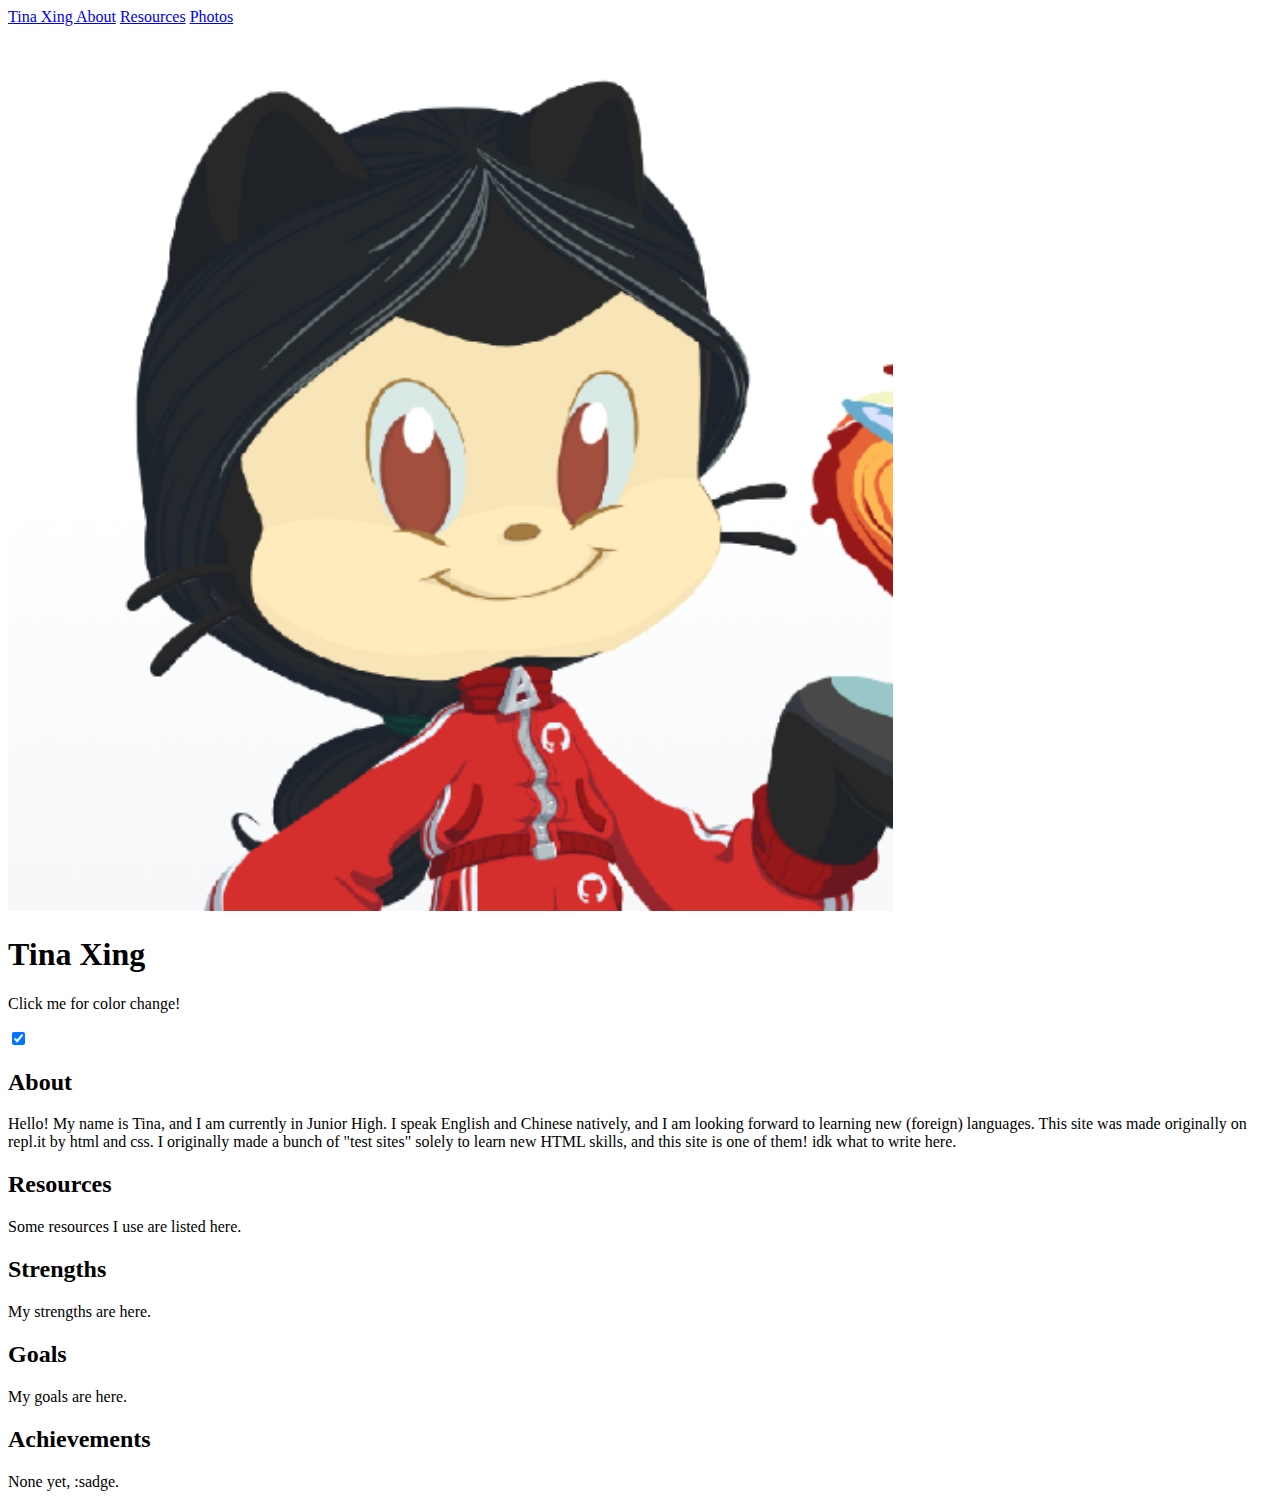
==== index.html @ 00643955 "added files via upload" ====
<!DOCTYPE html>
<html>

<head>
  <meta charset="utf-8">
  <meta name="viewport" content="width=device-width">
  <title>replit</title>
  <link href="style.css" rel="stylesheet" type="text/css" />


<!-- fonts -->
  <link rel="preconnect" href="https://fonts.googleapis.com">
<link rel="preconnect" href="https://fonts.gstatic.com" crossorigin>
<link href="https://fonts.googleapis.com/css2?family=Righteous&display=swap" rel="stylesheet"> 

<link rel="preconnect" href="https://fonts.googleapis.com">
<link rel="preconnect" href="https://fonts.gstatic.com" crossorigin>
<link href="https://fonts.googleapis.com/css2?family=Outfit&display=swap" rel="stylesheet">

  
</head>

<body>
  <div>   
  <a class="topbuttons" href="#tx">Tina Xing </a>
  <a class="topbuttons" href="#about">About</a> 
  <a class="topbuttons" href="#resources" > Resources</a>
  <a class="topbuttons" href="photos.html" > Photos</a></div>
<!-- <a class="topbuttons" href="contact.html" > Contact</a> -->
</div>
  <div class="col1">
      <a href="index.html"><img class= "pfp" src= "pfp.png" height=70% width=70% > </a>
    <h1 class="name">
      Tina Xing
    </h1>
    <p class="smalltext"> Click me for color change! </p>
    <label class="switch">
  <input type="checkbox" onclick="checkbox()" checked>
  <span class="slider round"></span>
</label>
 </div>
 



  <div class="col2 light-col2">
    <h2 class="titles" id="about">
      About
    </h2>
    <p class="smalltext"> Hello! My name is Tina, and I am currently in Junior High. I speak English and Chinese natively, and I am looking forward to learning new (foreign) languages. This site was made originally on repl.it by html and css. I originally made a bunch of "test sites" solely to learn new HTML skills, and this site is one of them! idk what to write here. </p>

            <h2 class="titles" id="resources">
      Resources
    </h2> 
    <p class="smalltext">
      Some resources I use are listed here.
    </p>
                <h2 class="titles" id="strengths">
      Strengths 
    </h2> 
    <p class="smalltext">
      My strengths are here. 
    </p>
                <h2 class="titles" id="goals">
      Goals 
    </h2> 
    <p class="smalltext">
      My goals are here. 
    </p>
    
    <h2 class="titles" id="achieve">
      Achievements
    </h2>
    

    <p class="smalltext">
      None yet, :sadge.
    </p>



  </div>


  
  <script src="script.js"></script>
</body>


</html>
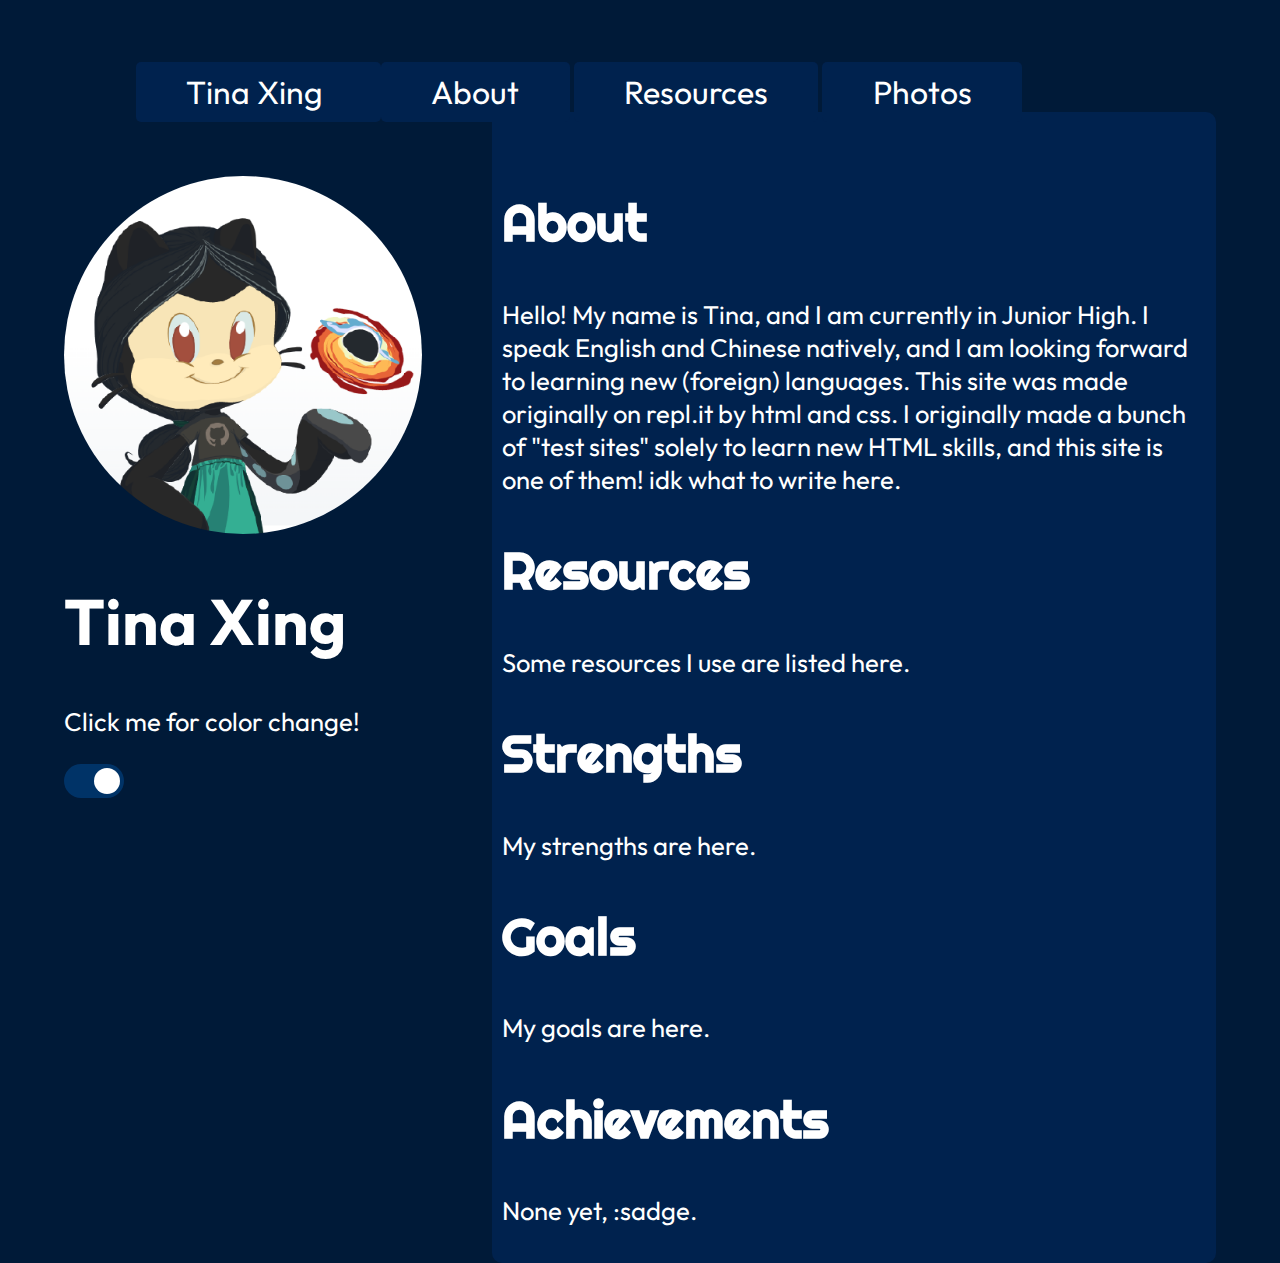
==== commit ff78f039: "Update index.html" ====
--- a/index.html
+++ b/index.html
@@ -4,7 +4,7 @@
 <head>
   <meta charset="utf-8">
   <meta name="viewport" content="width=device-width">
-  <title>replit</title>
+  <title>TX</title>
   <link href="style.css" rel="stylesheet" type="text/css" />
 
 
@@ -87,4 +87,4 @@
 </body>
 
 
-</html>+</html>
--- a/style.css
+++ b/style.css
@@ -0,0 +1,164 @@
+body{
+  background-color: #001A38;
+  padding-left: 10%;
+    padding-right: 10%;
+    padding-top: 5%;
+}
+
+.light{
+  background-color: white;
+}
+.light h1{
+  color: black
+}
+
+.light .h2{
+  color: black;
+}
+
+.light p{
+  color: black;
+}
+
+.light .col2{
+  background-color: #ededed;
+  border-color: #ededed;
+}
+
+.light .topbuttons{
+  background-color: #ededed;
+  color: black;
+}
+
+.light .titles{
+  color: black;
+}
+
+.topbuttons{
+  width: 20%;
+  padding: 1% 5% 1% 5%;
+  border-radius: 5px;
+  text-decoration: none;
+  background-color: #00224E;
+  position: sticky;
+  top: 0;
+  font-size: 2.5vw;
+  color: white;
+  font-family: 'Outfit', sans-serif;
+  z-index: 2;
+}
+
+.topbuttons:hover{
+    color: black;
+  background-color: white;
+}
+
+.col1{
+  width: 40%;
+  float: left;
+  padding-top: 5%;
+  position: absolute;
+  left: 5%;
+}
+
+.pfp{
+  object-fit:cover;
+  border-radius:50%;
+  /* filter: grayscale(80%); */
+}
+
+.name{
+  color: white;
+  font-size: 5vw;
+  font-family: 'Outfit', sans-serif;
+}
+
+.col2{
+  width: 55%;
+  float: right;
+  position: absolute;
+  right: 5%;
+  background-color: #00224E;
+  border-color: #00224E;
+  border-radius: 10px;
+  border-style: solid;
+  border-width: 10px;
+  padding-top: 2%;
+  
+}
+
+
+.titles{
+  color: white;
+  font-size: 4vw;
+  font-family: 'Righteous', cursive;
+  font-weight: light;
+}
+
+.smalltext{
+  color: white;
+  font-size: 2vw;
+  font-family: 'Outfit', sans-serif;
+}
+
+
+
+.switch {
+  position: relative;
+  display: inline-block;
+  width: 60px;
+  height: 34px;
+}
+
+.switch input {
+  opacity: 0;
+  width: 0;
+  height: 0;
+}
+
+.slider {
+  position: absolute;
+  cursor: pointer;
+  top: 0;
+  left: 0;
+  right: 0;
+  bottom: 0;
+  background-color: #ededed;
+  -webkit-transition: .4s;
+  transition: .4s;
+}
+
+.slider:before {
+  position: absolute;
+  content: "";
+  height: 26px;
+  width: 26px;
+  left: 4px;
+  bottom: 4px;
+  background-color: white;
+  -webkit-transition: .4s;
+  transition: .4s;
+}
+
+input:checked + .slider {
+  background-color: #003367;
+}
+
+input:focus + .slider {
+  box-shadow: 0 0 1px #003367;
+}
+
+input:checked + .slider:before {
+  -webkit-transform: translateX(26px);
+  -ms-transform: translateX(26px);
+  transform: translateX(26px);
+}
+
+
+.slider.round {
+  border-radius: 34px;
+}
+
+.slider.round:before {
+  border-radius: 50%;
+}
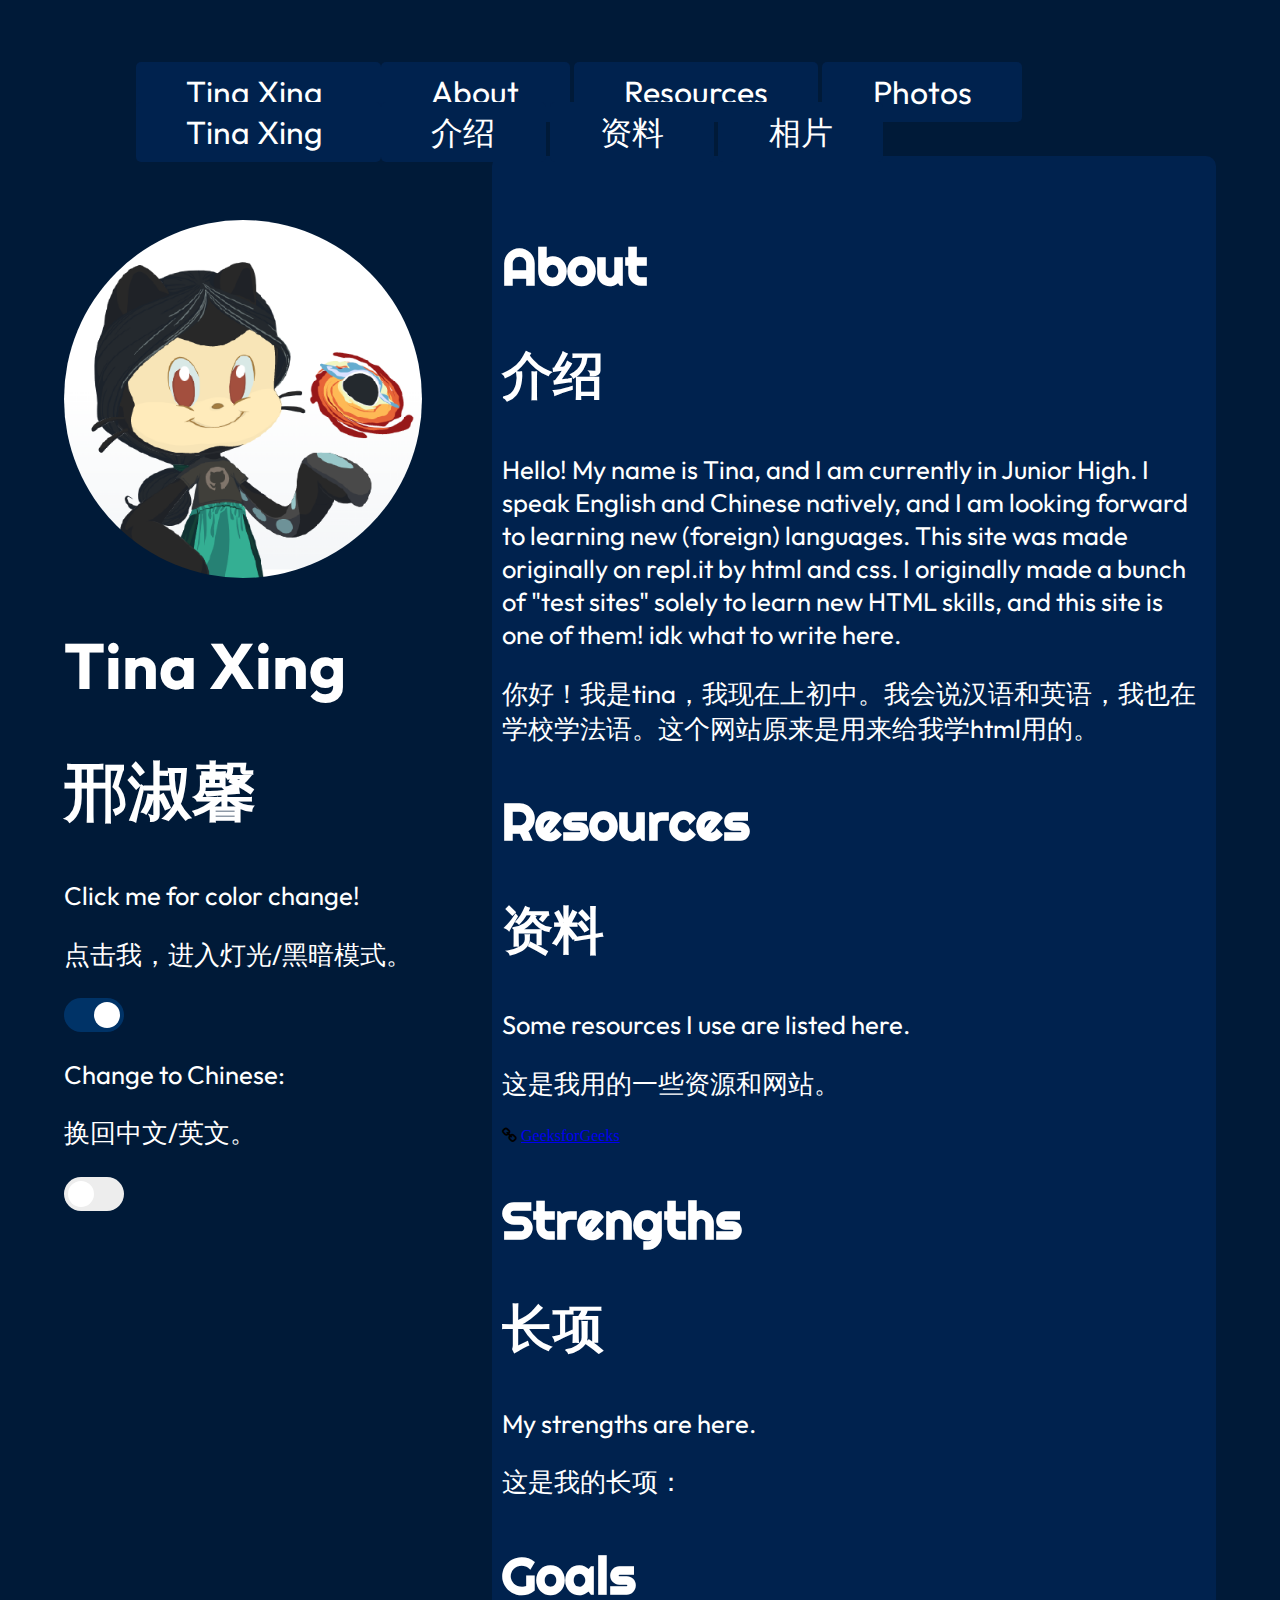
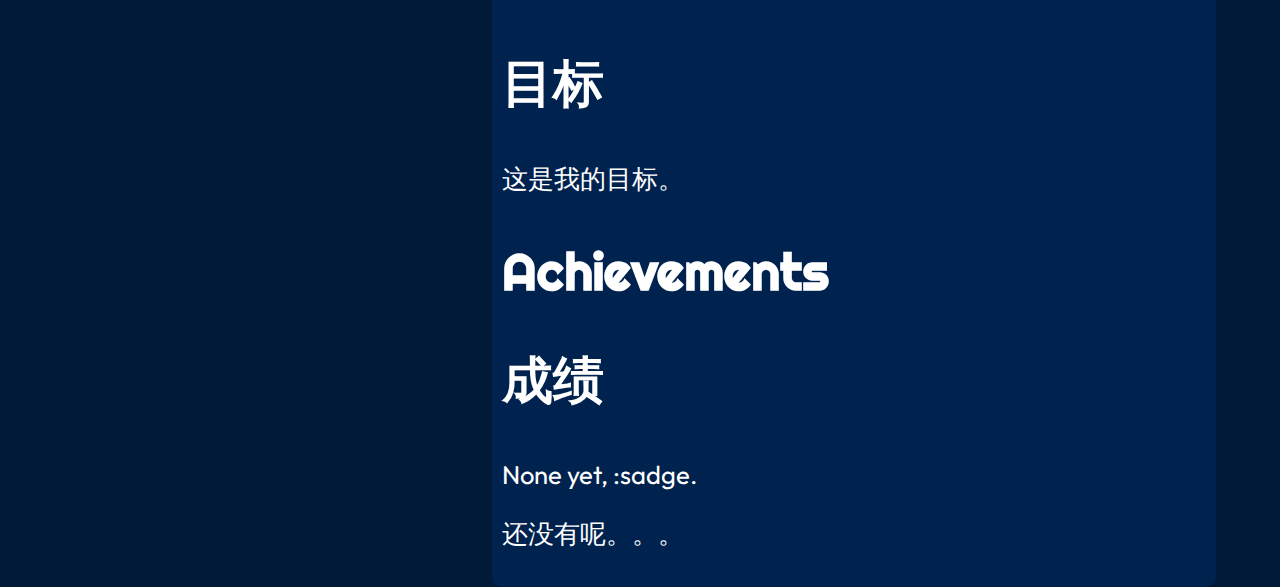
==== commit 860a6606: "Update index.html" ====
--- a/index.html
+++ b/index.html
@@ -4,9 +4,10 @@
 <head>
   <meta charset="utf-8">
   <meta name="viewport" content="width=device-width">
-  <title>TX</title>
+  <title>replit</title>
   <link href="style.css" rel="stylesheet" type="text/css" />
-
+  <script src="https://ajax.googleapis.com/ajax/libs/jquery/3.6.0/jquery.min.js"></script>
+  <link href="https://maxcdn.bootstrapcdn.com/font-awesome/4.1.0/css/font-awesome.min.css" rel="stylesheet">
 
 <!-- fonts -->
   <link rel="preconnect" href="https://fonts.googleapis.com">
@@ -16,26 +17,42 @@
 <link rel="preconnect" href="https://fonts.googleapis.com">
 <link rel="preconnect" href="https://fonts.gstatic.com" crossorigin>
 <link href="https://fonts.googleapis.com/css2?family=Outfit&display=swap" rel="stylesheet">
-
   
 </head>
 
 <body>
   <div>   
-  <a class="topbuttons" href="#tx">Tina Xing </a>
-  <a class="topbuttons" href="#about">About</a> 
-  <a class="topbuttons" href="#resources" > Resources</a>
-  <a class="topbuttons" href="photos.html" > Photos</a></div>
+  <a lang = "eng" class="topbuttons" href="#tx">Tina Xing </a>
+  <a lang = "eng" class="topbuttons" href="#about">About</a> 
+  <a lang = "eng" class="topbuttons" href="#resources" > Resources</a>
+  <a lang = "eng" class="topbuttons" href="photos.html" > Photos</a></div>
+
+    <a lang = "ch" class="topbuttons" href="#tx">Tina Xing </a>
+  <a lang = "ch" class="topbuttons" href="#about">介绍</a> 
+  <a lang = "ch" class="topbuttons" href="#resources" > 资料</a>
+  <a lang = "ch" class="topbuttons" href="photos.html" > 相片</a></div>
 <!-- <a class="topbuttons" href="contact.html" > Contact</a> -->
 </div>
   <div class="col1">
       <a href="index.html"><img class= "pfp" src= "pfp.png" height=70% width=70% > </a>
-    <h1 class="name">
+    <h1 lang="eng" class="name">
       Tina Xing
     </h1>
-    <p class="smalltext"> Click me for color change! </p>
+    <h1 lang="ch" class="name">
+      邢淑馨
+    </h1>
+    <p lang="eng" class="smalltext"> Click me for color change! </p>
+    
+    <p lang="ch" class="smalltext"> 点击我，进入灯光/黑暗模式。 </p>
+    
     <label class="switch">
   <input type="checkbox" onclick="checkbox()" checked>
+  <span class="slider round"></span></label>
+    <p lang="eng" class="smalltext"> Change to Chinese: </p>
+      <p lang="ch" class="smalltext"> 换回中文/英文。</p>
+</label>
+        <label class="switch">
+  <input type="checkbox" onclick="chinese()" unchecked>
   <span class="slider round"></span>
 </label>
  </div>
@@ -44,39 +61,65 @@
 
 
   <div class="col2 light-col2">
-    <h2 class="titles" id="about">
+    <h2 lang = "eng" class="titles" id="about">
       About
     </h2>
-    <p class="smalltext"> Hello! My name is Tina, and I am currently in Junior High. I speak English and Chinese natively, and I am looking forward to learning new (foreign) languages. This site was made originally on repl.it by html and css. I originally made a bunch of "test sites" solely to learn new HTML skills, and this site is one of them! idk what to write here. </p>
 
-            <h2 class="titles" id="resources">
+    <h2 lang = "ch" class="titles" id="about">
+      介绍
+    </h2> 
+    <p lang = "eng" class="smalltext"> Hello! My name is Tina, and I am currently in Junior High. I speak English and Chinese natively, and I am looking forward to learning new (foreign) languages. This site was made originally on repl.it by html and css. I originally made a bunch of "test sites" solely to learn new HTML skills, and this site is one of them! idk what to write here. </p>
+        <p lang = "ch" class="smalltext"> 你好！我是tina，我现在上初中。我会说汉语和英语，我也在学校学法语。这个网站原来是用来给我学html用的。</p>
+
+            <h2 lang = "eng" class="titles" id="resources">
       Resources
     </h2> 
-    <p class="smalltext">
-      Some resources I use are listed here.
-    </p>
-                <h2 class="titles" id="strengths">
+    <h2 lang = "ch" class="titles" id="resources">
+      资料
+    </h2> 
+    <p lang = "eng" class="smalltext">
+      Some resources I use are listed here. </p>     <p lang = "ch" class="smalltext"> 这是我用的一些资源和网站。</p> <i class="fa fa-link" aria-hidden="true"></i> <a class="resourcelinks" href="https://www.geeksforgeeks.org/">GeeksforGeeks </a>
+    
+
+                <h2 lang = "eng" class="titles" id="strengths">
       Strengths 
     </h2> 
-    <p class="smalltext">
+         <h2 lang = "ch" class="titles" id="strengths">
+      长项 
+    </h2> 
+    <p lang = "eng" class="smalltext">
       My strengths are here. 
     </p>
-                <h2 class="titles" id="goals">
+    <p lang = "ch" class="smalltext">
+      这是我的长项：
+    </p>
+                <h2 lang = "eng" class="titles" id="goals">
       Goals 
     </h2> 
-    <p class="smalltext">
-      My goals are here. 
+
+    <h2 lang = "ch" class="titles" id="goals">
+      目标 
+    </h2> 
+    <p lang = "ch" class="smalltext">
+      这是我的目标。
     </p>
     
-    <h2 class="titles" id="achieve">
+    <h2 lang = "eng" class="titles" id="achieve">
       Achievements
     </h2>
     
+     <h2 lang = "ch" class="titles" id="achieve">
+      成绩
+    </h2>
+    
 
-    <p class="smalltext">
+    <p lang = "eng" class="smalltext">
       None yet, :sadge.
     </p>
 
+    <p lang = "ch" class="smalltext">
+      还没有呢。。。
+    </p>
 
 
   </div>
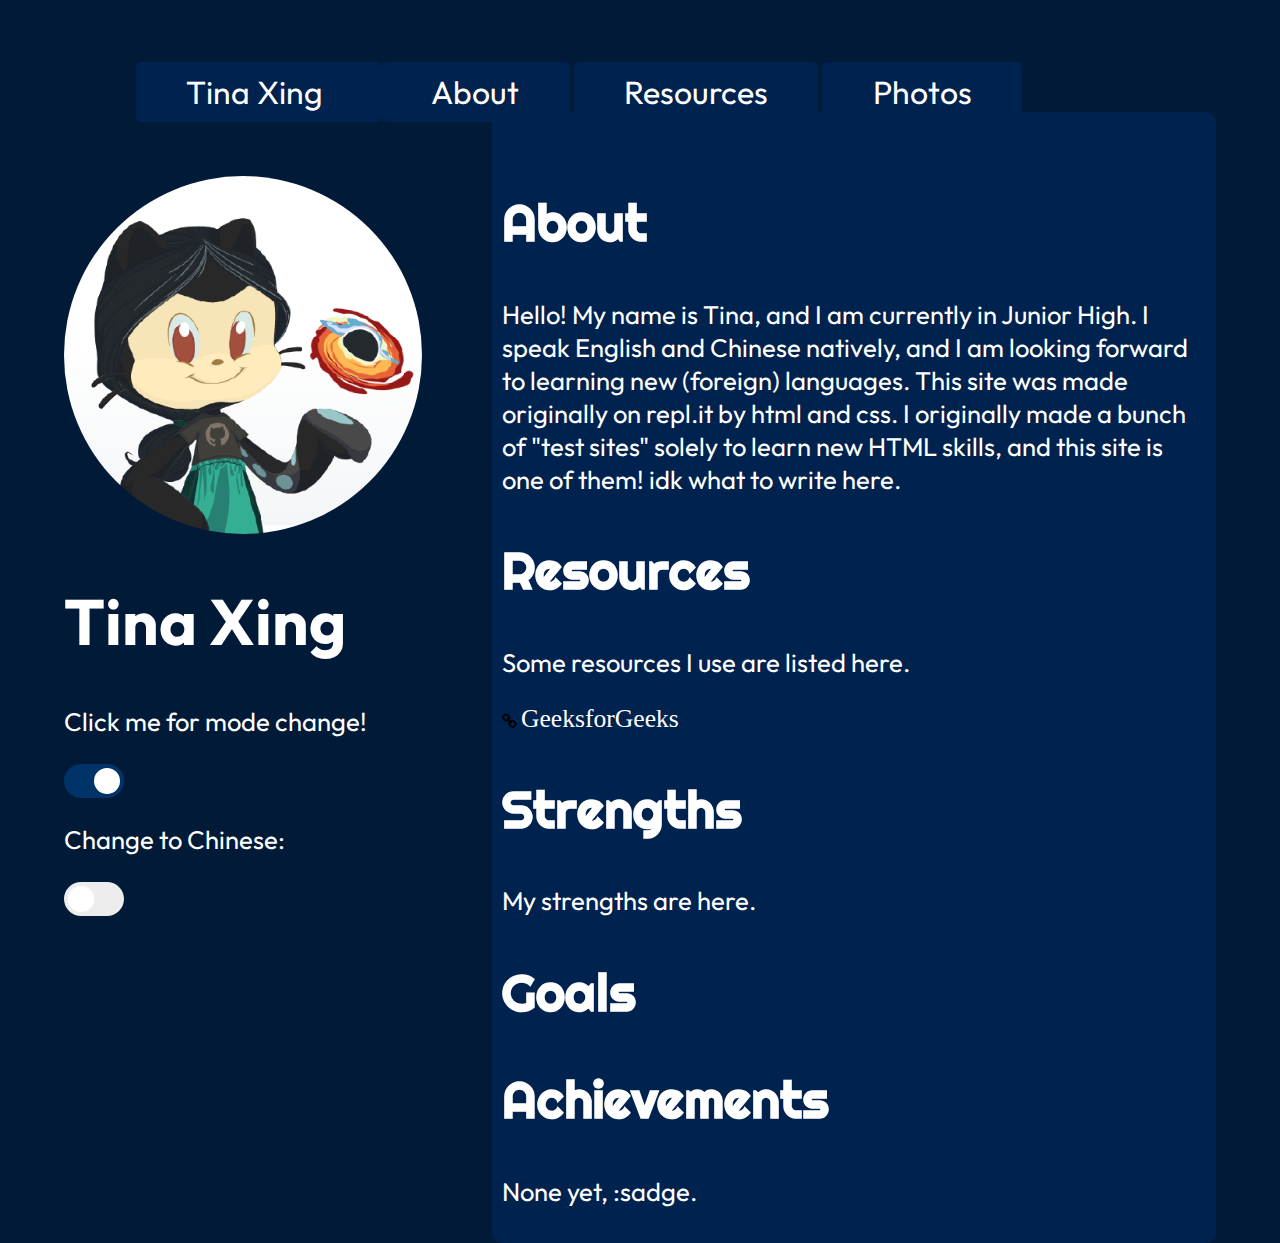
==== commit 93a15ce1: "Update index.html" ====
--- a/index.html
+++ b/index.html
@@ -41,7 +41,7 @@
     <h1 lang="ch" class="name">
       邢淑馨
     </h1>
-    <p lang="eng" class="smalltext"> Click me for color change! </p>
+    <p lang="eng" class="smalltext"> Click me for mode change! </p>
     
     <p lang="ch" class="smalltext"> 点击我，进入灯光/黑暗模式。 </p>
     
@@ -81,7 +81,7 @@
       Some resources I use are listed here. </p>     <p lang = "ch" class="smalltext"> 这是我用的一些资源和网站。</p> <i class="fa fa-link" aria-hidden="true"></i> <a class="resourcelinks" href="https://www.geeksforgeeks.org/">GeeksforGeeks </a>
     
 
-                <h2 lang = "eng" class="titles" id="strengths">
+    <h2 lang = "eng" class="titles" id="strengths">
       Strengths 
     </h2> 
          <h2 lang = "ch" class="titles" id="strengths">
--- a/style.css
+++ b/style.css
@@ -31,6 +31,10 @@
 }
 
 .light .titles{
+  color: black;
+}
+
+.light .resourcelinks{
   color: black;
 }
 
@@ -162,3 +166,11 @@
 .slider.round:before {
   border-radius: 50%;
 }
+
+.resourcelinks{
+  text-decoration: none;
+  color: white;
+  font-size: 2vw;
+  
+}
+
